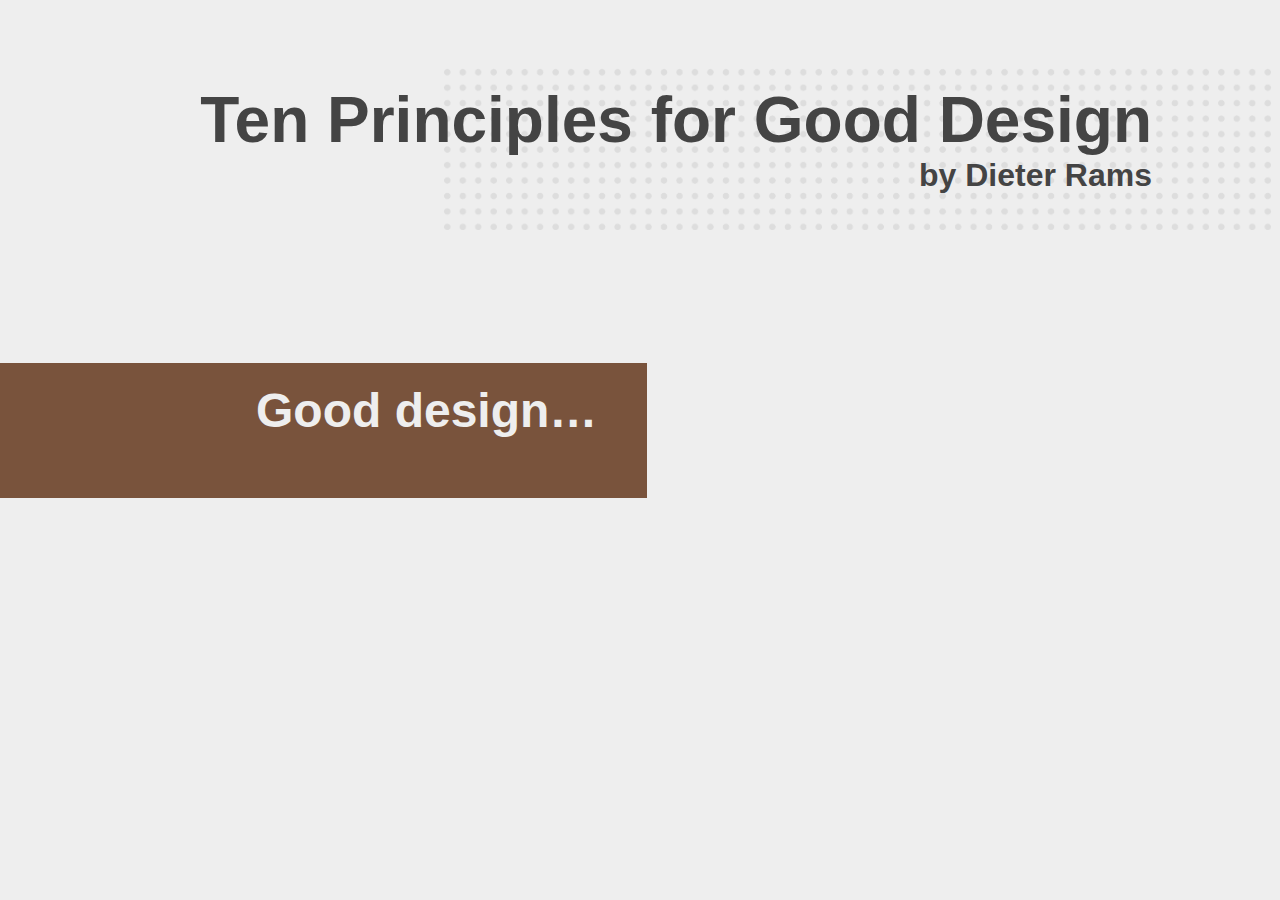
==== site/index.html @ d806253c "Title Cover" ====
<!DOCTYPE html>
<html lang="en">
<head>
   <meta charset="utf-8">
   <meta name="viewport" content="width=device-width,initial-scale=1">
   <title>Ruiqi Wang (Ruiqi1125) | Assignment 3</title>
   <link href="css/reset.css" rel="stylesheet"><!-- DO NOT EDIT THIS LINE. -->
   <link href="css/style.css" rel="stylesheet">
</head>
<body>

<div>
<img src="img/long.png" alt="photo" class="dot">

<h1>Ten Principles for Good Design</h1>
<h2>by Dieter Rams</h2>
</div>


<h3>Good design…</h3>

<!--
<p>
   Is innovative. The possibilities for progression are not, by any means, exhausted. Technological development is always offering new opportunities for original designs. But imaginative design always develops in tandem with improving technology, and can never be an end in itself.
</p>
<p>
   Makes a product useful. A product is bought to be used. It has to satisfy not only functional, but also psychological and aesthetic criteria. Good design emphasizes the usefulness of a product whilst disregarding anything that could detract from it.
</p>
<p>
   Is aesthetic. The aesthetic quality of a product is integral to its usefulness because products are used every day and have an effect on people and their well-being. Only well-executed objects can be beautiful.
</p>
<p>
   Makes a product understandable. It clarifies the product’s structure. Better still, it can make the product clearly express its function by making use of the user’s intuition. At best, it is self-explanatory.
</p>
<p>
   Is unobtrusive. Products fulfilling a purpose are like tools. They are neither decorative objects nor works of art. Their design should therefore be both neutral and restrained, to leave room for the user’s self-expression.
</p>
<p>
   Is honest. It does not make a product appear more innovative, powerful or valuable than it really is. It does not attempt to manipulate the consumer with promises that cannot be kept.
</p>
<p>
   Is long-lasting. It avoids being fashionable and therefore never appears antiquated. Unlike fashionable design, it lasts many years — even in today’s throwaway society.
</p>
<p>
   Is thorough down to the last detail. Nothing must be arbitrary or left to chance. Care and accuracy in the design process show respect towards the consumer.
</p>
<p>
   Is environmentally friendly. Design makes an important contribution to the preservation of the environment. It conserves resources and minimizes physical and visual pollution throughout the lifecycle of the product.
</p>
<p>
   Is as little design as possible. Less, but better — because it concentrates on the essential aspects, and the products are not burdened with non-essentials. Back to purity, back to simplicity.
</p>
-->

</body>
</html>
---- site/css/style.css ----
body {
   font-family: Arial, sans-serif;
   background-color: #EEEEEE;
   background-image: url(img/long.png);
   background-repeat: repeat;
}

h1 {
   position:absolute;
   font-size: 64px;
   font-weight: 800;
   text-align: center;
   top:40px;
   right: 10%;
   color: #444444;
}

h2 {
   position:absolute;
   font-size: 32px;
   font-weight: 600;
   right:10%;
   top: 130px;
   color: #444444;
}

h3 {
   position:absolute;
   font-size: 48px;
   font-weight: 800;
   color:#EEEEEE;
   background-color: #79533C;
   top:35%;
   left:0%;
   padding:20px;
   padding-left: 20%;
   padding-right: 50px;
   padding-bottom: 60px;
}

.dot {
   width:66%;
   position:absolute;
   right: 0px;
   top: 60px;
}
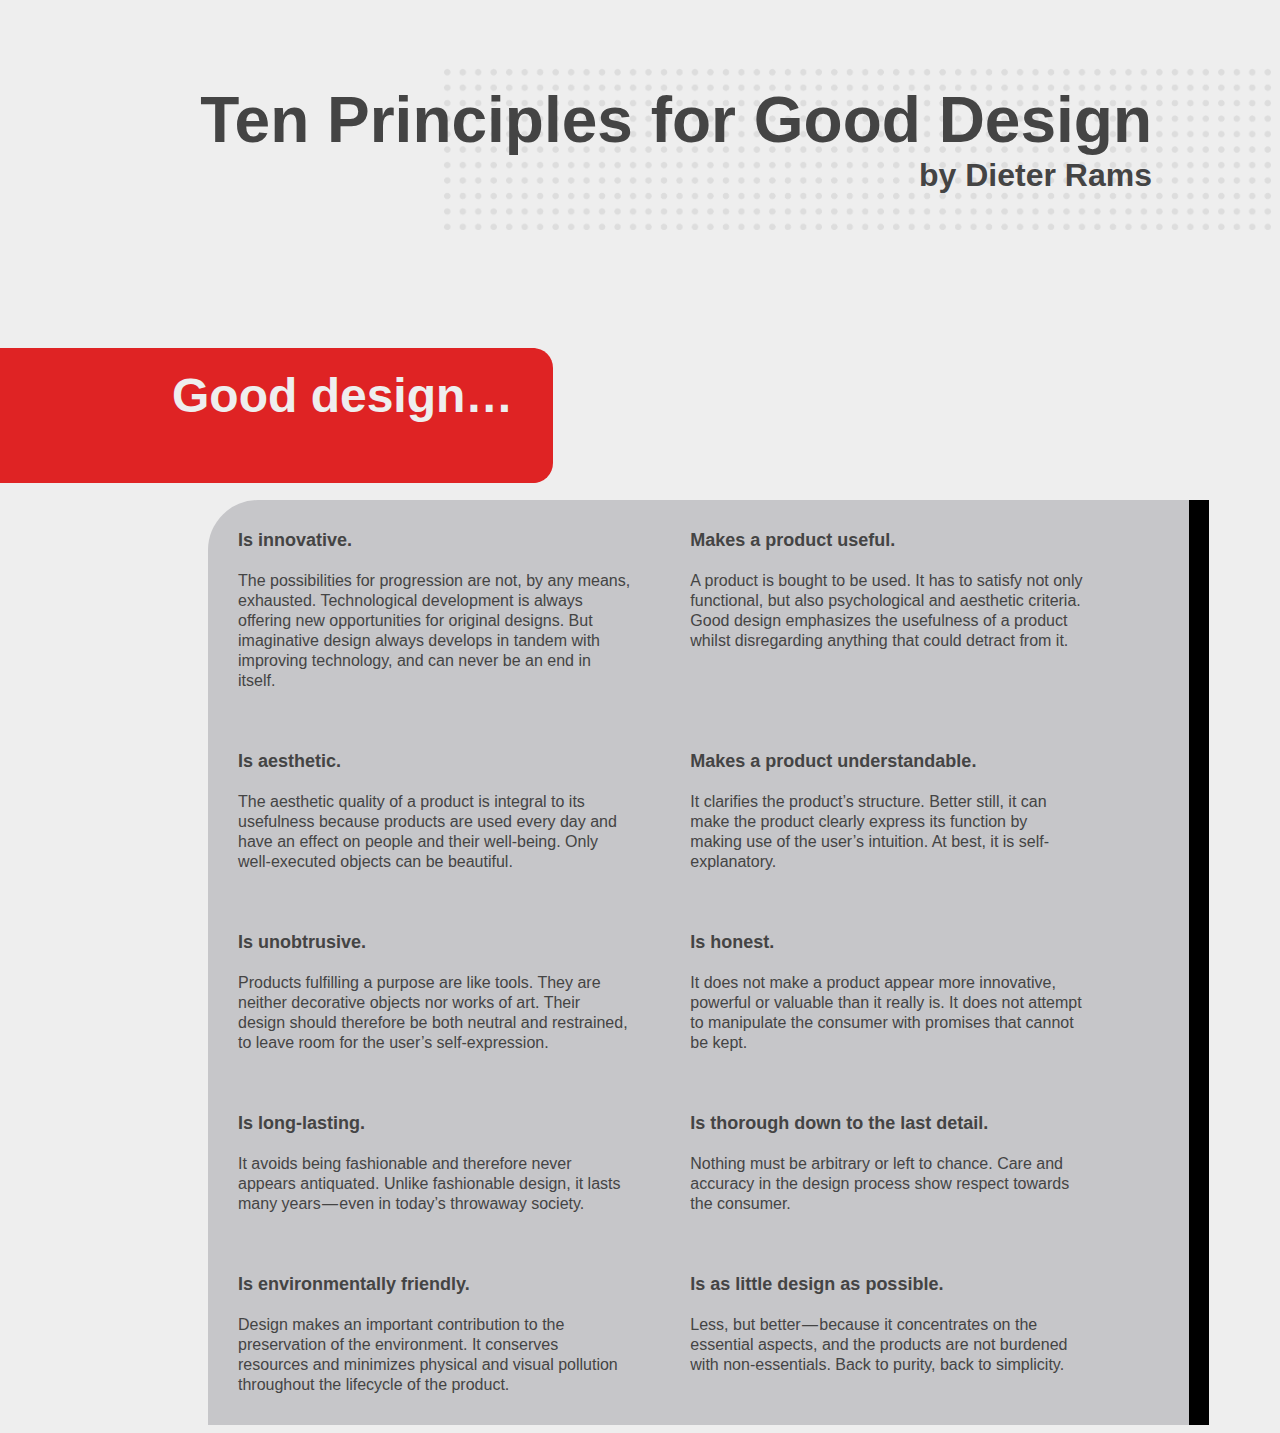
==== commit a85ab843: "text" ====
--- a/site/index.html
+++ b/site/index.html
@@ -19,38 +19,48 @@
 
 <h3>Good design…</h3>
 
-<!--
+<div class="whole">
+<div class="box">
 <p>
-   Is innovative. The possibilities for progression are not, by any means, exhausted. Technological development is always offering new opportunities for original designs. But imaginative design always develops in tandem with improving technology, and can never be an end in itself.
+   <span class="bold">Is innovative.</span><br><br> The possibilities for progression are not, by any means, exhausted. Technological development is always offering new opportunities for original designs. But imaginative design always develops in tandem with improving technology, and can never be an end in itself.
 </p>
 <p>
-   Makes a product useful. A product is bought to be used. It has to satisfy not only functional, but also psychological and aesthetic criteria. Good design emphasizes the usefulness of a product whilst disregarding anything that could detract from it.
+   <span class="bold">Makes a product useful.</span><br><br> A product is bought to be used. It has to satisfy not only functional, but also psychological and aesthetic criteria. Good design emphasizes the usefulness of a product whilst disregarding anything that could detract from it.
+</p>
+</div>
+<div class="box">
+<p>
+   <span class="bold">Is aesthetic.</span><br><br> The aesthetic quality of a product is integral to its usefulness because products are used every day and have an effect on people and their well-being. Only well-executed objects can be beautiful.
 </p>
 <p>
-   Is aesthetic. The aesthetic quality of a product is integral to its usefulness because products are used every day and have an effect on people and their well-being. Only well-executed objects can be beautiful.
+   <span class="bold">Makes a product understandable.</span><br><br> It clarifies the product’s structure. Better still, it can make the product clearly express its function by making use of the user’s intuition. At best, it is self-explanatory.
+</p>
+</div>
+<div class="box">
+<p>
+   <span class="bold">Is unobtrusive.</span><br><br> Products fulfilling a purpose are like tools. They are neither decorative objects nor works of art. Their design should therefore be both neutral and restrained, to leave room for the user’s self-expression.
 </p>
 <p>
-   Makes a product understandable. It clarifies the product’s structure. Better still, it can make the product clearly express its function by making use of the user’s intuition. At best, it is self-explanatory.
+   <span class="bold">Is honest.</span><br><br> It does not make a product appear more innovative, powerful or valuable than it really is. It does not attempt to manipulate the consumer with promises that cannot be kept.
+</p>
+</div>
+<div class="box">
+<p>
+   <span class="bold">Is long-lasting.</span><br><br> It avoids being fashionable and therefore never appears antiquated. Unlike fashionable design, it lasts many years — even in today’s throwaway society.
 </p>
 <p>
-   Is unobtrusive. Products fulfilling a purpose are like tools. They are neither decorative objects nor works of art. Their design should therefore be both neutral and restrained, to leave room for the user’s self-expression.
+   <span class="bold">Is thorough down to the last detail.</span><br><br> Nothing must be arbitrary or left to chance. Care and accuracy in the design process show respect towards the consumer.
+</p>
+</div>
+<div class="box">
+<p>
+   <span class="bold">Is environmentally friendly.</span><br><br> Design makes an important contribution to the preservation of the environment. It conserves resources and minimizes physical and visual pollution throughout the lifecycle of the product.
 </p>
 <p>
-   Is honest. It does not make a product appear more innovative, powerful or valuable than it really is. It does not attempt to manipulate the consumer with promises that cannot be kept.
+   <span class="bold">Is as little design as possible.</span><br><br> Less, but better — because it concentrates on the essential aspects, and the products are not burdened with non-essentials. Back to purity, back to simplicity.
 </p>
-<p>
-   Is long-lasting. It avoids being fashionable and therefore never appears antiquated. Unlike fashionable design, it lasts many years — even in today’s throwaway society.
-</p>
-<p>
-   Is thorough down to the last detail. Nothing must be arbitrary or left to chance. Care and accuracy in the design process show respect towards the consumer.
-</p>
-<p>
-   Is environmentally friendly. Design makes an important contribution to the preservation of the environment. It conserves resources and minimizes physical and visual pollution throughout the lifecycle of the product.
-</p>
-<p>
-   Is as little design as possible. Less, but better — because it concentrates on the essential aspects, and the products are not burdened with non-essentials. Back to purity, back to simplicity.
-</p>
--->
+</div>
+</div>
 
 </body>
 </html>
--- a/site/css/style.css
+++ b/site/css/style.css
@@ -29,13 +29,21 @@
    font-size: 48px;
    font-weight: 800;
    color:#EEEEEE;
-   background-color: #79533C;
-   top:35%;
-   left:0%;
-   padding:20px;
-   padding-left: 20%;
-   padding-right: 50px;
-   padding-bottom: 60px;
+   background-color: #DF2324;
+   top:300px;
+   left:-10%;
+   padding:20px 20px 60px 300px;
+   border-right:solid 20px #DF2324;
+   border-radius:20px;
+}
+
+p {
+   margin: 20px;
+   padding:10px;
+   /*
+   border-right:solid 10px #79533C;
+   */
+   line-height:20px;
 }
 
 .dot {
@@ -44,3 +52,35 @@
    right: 0px;
    top: 60px;
 }
+
+.box {
+   display: flex;
+   color:#444444;
+   background-color: #C6C6C9;
+   border-right:solid 20px #000000;
+}
+
+.box :first-child {
+   width: 40%;
+   flex: 0 0 auto;
+}
+
+.box :nth-child(2) {
+   width: 40%;
+   flex: 0 0 auto;
+}
+
+.whole{
+   margin-left: 200px;
+   margin-top: 500px;
+   margin-right:5%;
+}
+
+.whole :first-child {
+   border-top-left-radius:50px;
+}
+
+.bold {
+   font-size: 18px;
+   font-weight: 600;
+}
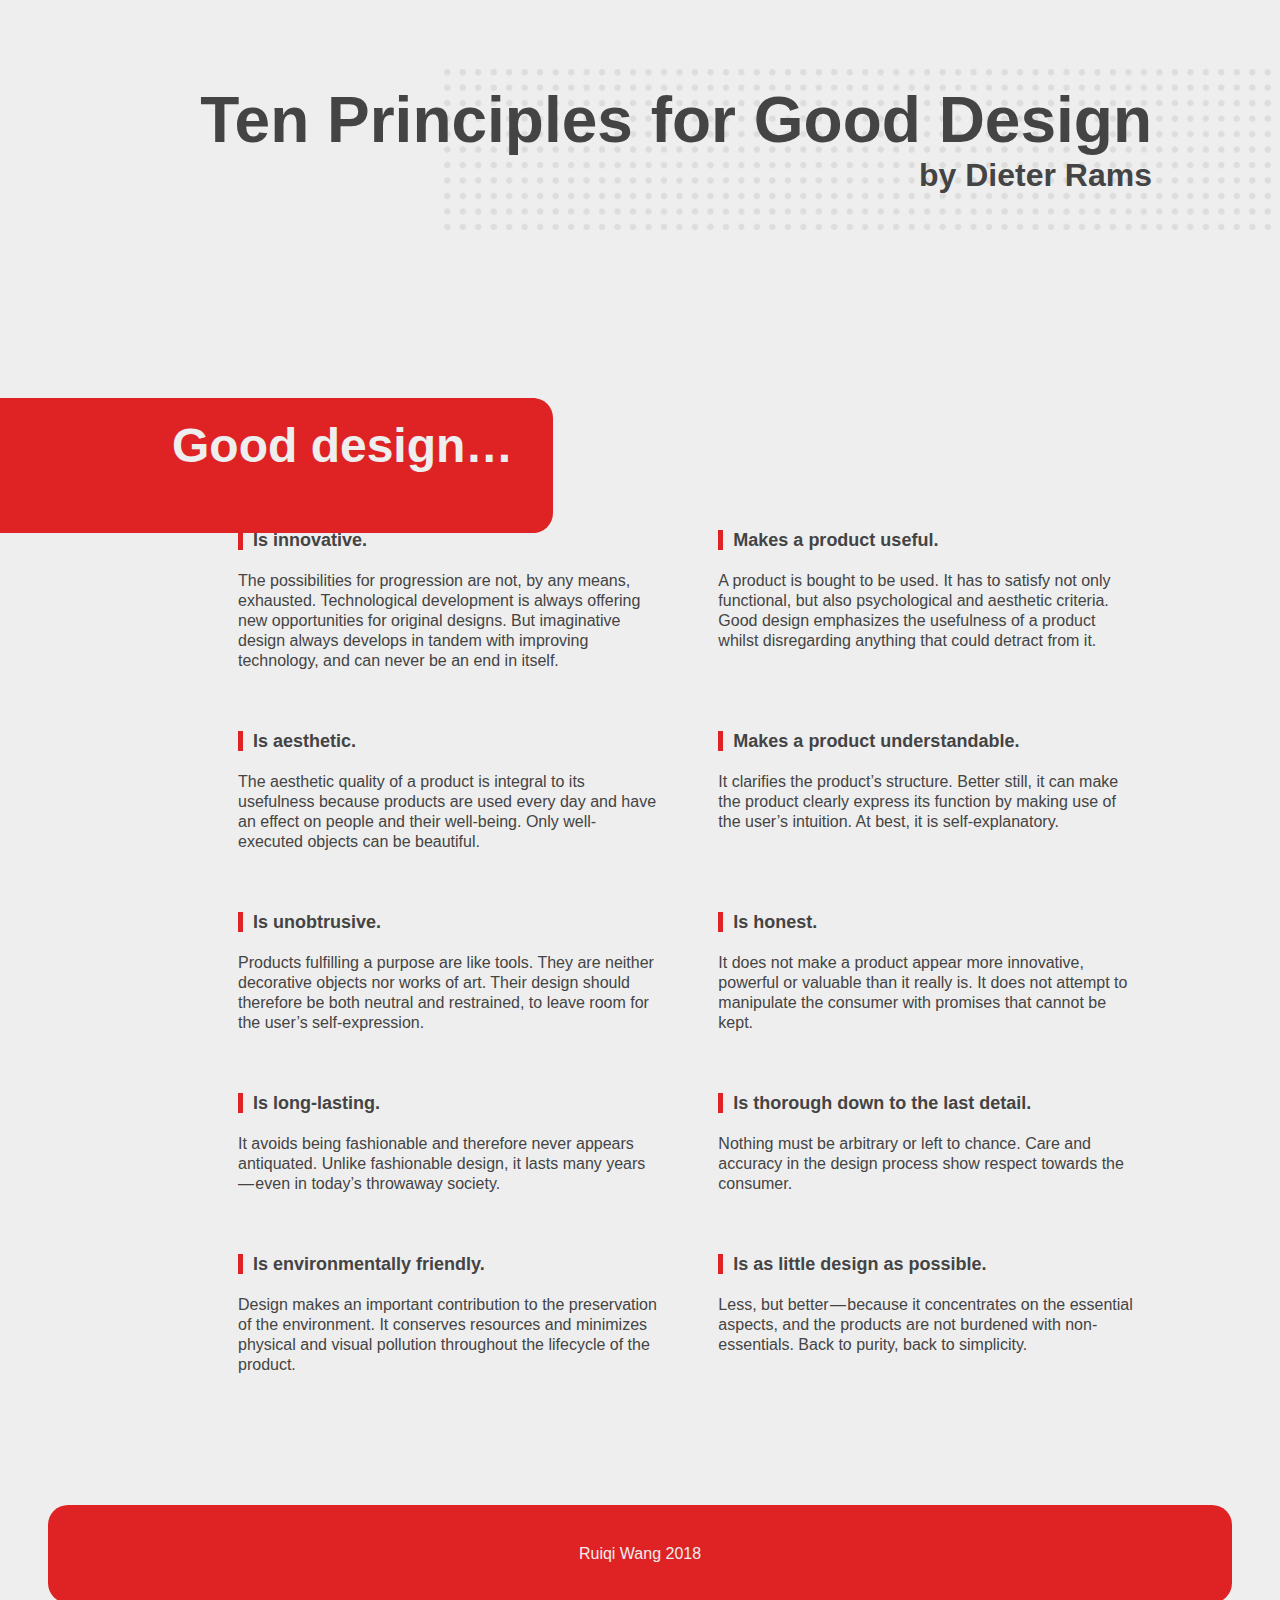
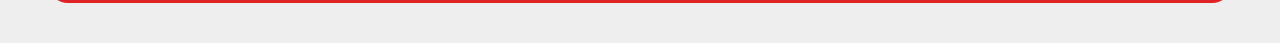
==== commit 21ad15ac: "final" ====
--- a/site/index.html
+++ b/site/index.html
@@ -62,5 +62,10 @@
 </div>
 </div>
 
+<footer>
+   Ruiqi Wang 2018
+</footer>
+
+
 </body>
 </html>
--- a/site/css/style.css
+++ b/site/css/style.css
@@ -30,7 +30,7 @@
    font-weight: 800;
    color:#EEEEEE;
    background-color: #DF2324;
-   top:300px;
+   top:350px;
    left:-10%;
    padding:20px 20px 60px 300px;
    border-right:solid 20px #DF2324;
@@ -56,17 +56,17 @@
 .box {
    display: flex;
    color:#444444;
-   background-color: #C6C6C9;
-   border-right:solid 20px #000000;
+
+
 }
 
 .box :first-child {
-   width: 40%;
+   width: 42%;
    flex: 0 0 auto;
 }
 
 .box :nth-child(2) {
-   width: 40%;
+   width: 42%;
    flex: 0 0 auto;
 }
 
@@ -74,13 +74,21 @@
    margin-left: 200px;
    margin-top: 500px;
    margin-right:5%;
-}
-
-.whole :first-child {
-   border-top-left-radius:50px;
+   margin-bottom: 100px;
 }
 
 .bold {
    font-size: 18px;
    font-weight: 600;
+   border-left: solid 5px #DF2324;
+   padding-left: 10px;
 }
+
+footer {
+   text-align: center;
+   color:#EEEEEE;
+   background-color: #DF2324;
+   padding:40px;
+   border-radius: 20px;
+   margin:40px;
+}
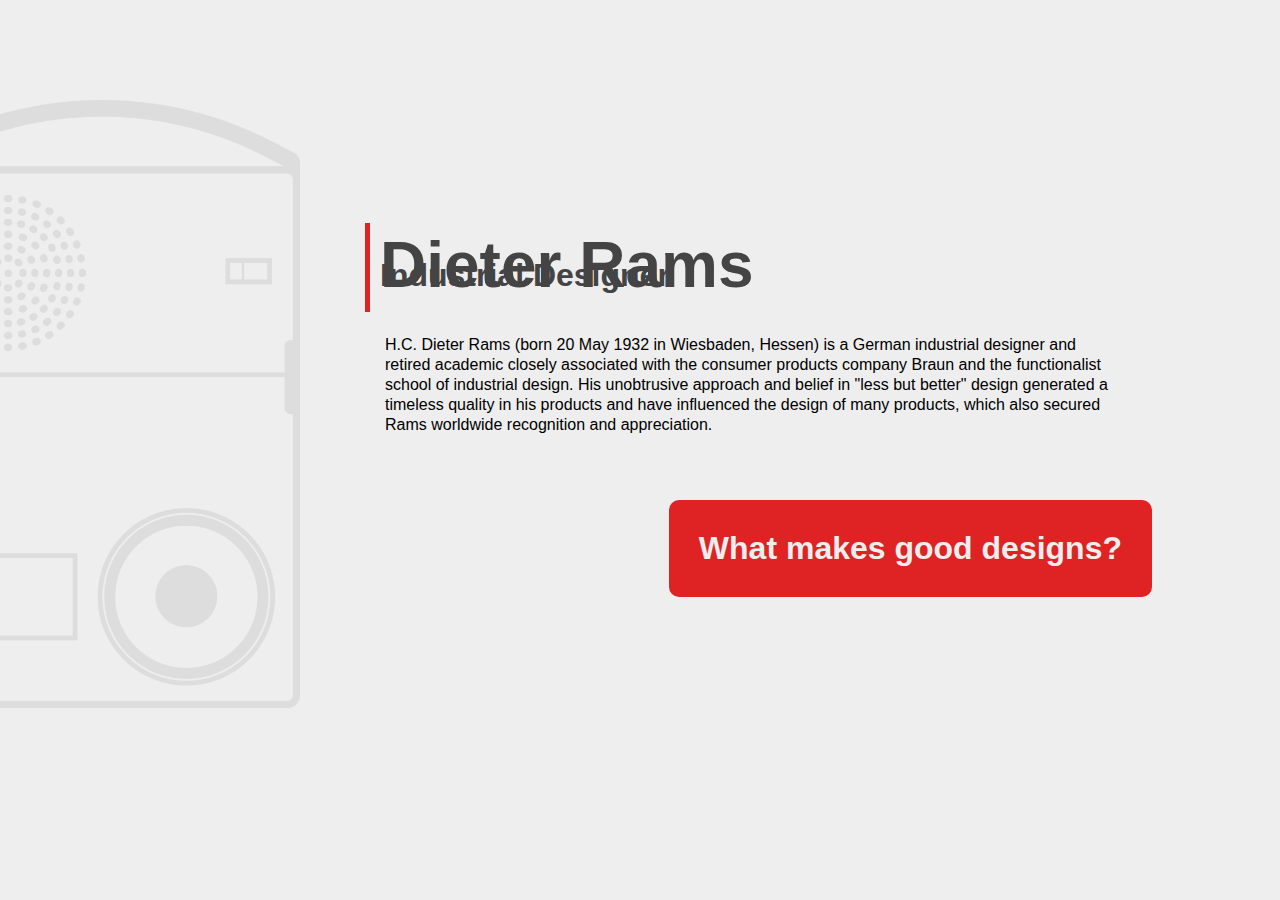
==== commit 4f559842: "home page" ====
--- a/site/index.html
+++ b/site/index.html
@@ -9,63 +9,21 @@
 </head>
 <body>
 
-<div>
-<img src="img/long.png" alt="photo" class="dot">
+<img src="img/radio-grey.png" alt="photo" class="radio">
 
-<h1>Ten Principles for Good Design</h1>
-<h2>by Dieter Rams</h2>
-</div>
+<h1 class="intro-title">
+   Dieter Rams
+</h1>
 
+<p class="id">Industrial Designer</p>
 
-<h3>Good design…</h3>
+<p class="intro">
+   H.C. Dieter Rams (born 20 May 1932 in Wiesbaden, Hessen) is a German industrial designer and retired academic closely associated with the consumer products company Braun and the functionalist school of industrial design. His unobtrusive approach and belief in "less but better" design generated a timeless quality in his products and have influenced the design of many products, which also secured Rams worldwide recognition and appreciation.
+</p>
 
-<div class="whole">
-<div class="box">
-<p>
-   <span class="bold">Is innovative.</span><br><br> The possibilities for progression are not, by any means, exhausted. Technological development is always offering new opportunities for original designs. But imaginative design always develops in tandem with improving technology, and can never be an end in itself.
-</p>
-<p>
-   <span class="bold">Makes a product useful.</span><br><br> A product is bought to be used. It has to satisfy not only functional, but also psychological and aesthetic criteria. Good design emphasizes the usefulness of a product whilst disregarding anything that could detract from it.
-</p>
-</div>
-<div class="box">
-<p>
-   <span class="bold">Is aesthetic.</span><br><br> The aesthetic quality of a product is integral to its usefulness because products are used every day and have an effect on people and their well-being. Only well-executed objects can be beautiful.
-</p>
-<p>
-   <span class="bold">Makes a product understandable.</span><br><br> It clarifies the product’s structure. Better still, it can make the product clearly express its function by making use of the user’s intuition. At best, it is self-explanatory.
-</p>
-</div>
-<div class="box">
-<p>
-   <span class="bold">Is unobtrusive.</span><br><br> Products fulfilling a purpose are like tools. They are neither decorative objects nor works of art. Their design should therefore be both neutral and restrained, to leave room for the user’s self-expression.
-</p>
-<p>
-   <span class="bold">Is honest.</span><br><br> It does not make a product appear more innovative, powerful or valuable than it really is. It does not attempt to manipulate the consumer with promises that cannot be kept.
-</p>
-</div>
-<div class="box">
-<p>
-   <span class="bold">Is long-lasting.</span><br><br> It avoids being fashionable and therefore never appears antiquated. Unlike fashionable design, it lasts many years — even in today’s throwaway society.
-</p>
-<p>
-   <span class="bold">Is thorough down to the last detail.</span><br><br> Nothing must be arbitrary or left to chance. Care and accuracy in the design process show respect towards the consumer.
-</p>
-</div>
-<div class="box">
-<p>
-   <span class="bold">Is environmentally friendly.</span><br><br> Design makes an important contribution to the preservation of the environment. It conserves resources and minimizes physical and visual pollution throughout the lifecycle of the product.
-</p>
-<p>
-   <span class="bold">Is as little design as possible.</span><br><br> Less, but better — because it concentrates on the essential aspects, and the products are not burdened with non-essentials. Back to purity, back to simplicity.
-</p>
-</div>
-</div>
-
-<footer>
-   Ruiqi Wang 2018
-</footer>
-
+<a href="ten.html" class="button">
+   What makes good designs?
+</a>
 
 </body>
 </html>
--- a/site/css/style.css
+++ b/site/css/style.css
@@ -5,7 +5,7 @@
    background-repeat: repeat;
 }
 
-h1 {
+.title {
    position:absolute;
    font-size: 64px;
    font-weight: 800;
@@ -34,16 +34,22 @@
    left:-10%;
    padding:20px 20px 60px 300px;
    border-right:solid 20px #DF2324;
-   border-radius:20px;
+   border-radius:10px;
 }
 
 p {
-   margin: 20px;
-   padding:10px;
+   margin: 15px;
+   padding:20px;
    /*
    border-right:solid 10px #79533C;
    */
    line-height:20px;
+   transition: 500ms;
+   border-radius: 10px;
+}
+
+p:hover {
+   background-color: white;
 }
 
 .dot {
@@ -89,6 +95,94 @@
    color:#EEEEEE;
    background-color: #DF2324;
    padding:40px;
-   border-radius: 20px;
+   border-radius: 10px;
    margin:40px;
 }
+
+.radio {
+   position:absolute;
+   width: 400px;
+   left:-100px;
+   top: 100px;
+}
+
+.intro-title {
+   position:absolute;
+   font-size: 64px;
+   font-weight: 800;
+   top:180px;
+   left:365px;
+   padding:10px;
+   padding-top:5px;
+   color: #444444;
+   border-color: #DF2324;
+   border-radius:0px;
+   border-left: solid 5px #DF2324;
+}
+
+.intro {
+   position:absolute;
+   top:300px;
+   left:350px;
+   right:10%;
+}
+
+.intro:hover {
+   background-color: transparent;
+}
+
+.id {
+   position:absolute;
+   font-size: 32px;
+   font-weight: 600;
+   top:240px;
+   left:350px;
+   color: #444444;
+   padding:10px;
+   border-color: #DF2324;
+   border-radius:0px;
+   border-left: solid 5px #DF2324;
+}
+
+.id:hover {
+   background-color: transparent;
+}
+
+.button {
+   background-color: #DF2324;
+
+   position:absolute;
+   font-size: 32px;
+   font-weight: 800;
+   color:#EEEEEE;
+   background-color: #DF2324;
+
+   padding:10px;
+   border:solid 20px #DF2324;
+   border-radius:10px;
+
+   top:500px;
+   right:10%;
+
+   text-decoration-line: none;
+}
+
+.back {
+   position: absolute;
+   left:60px;
+   top:50px;
+   width:60px;
+}
+
+.back-dark {
+   position: absolute;
+   left:60px;
+   top:50px;
+   width:60px;
+   opacity: 0;
+}
+
+.back-dark:hover {
+   transition: 500ms;
+   opacity: 100;
+}
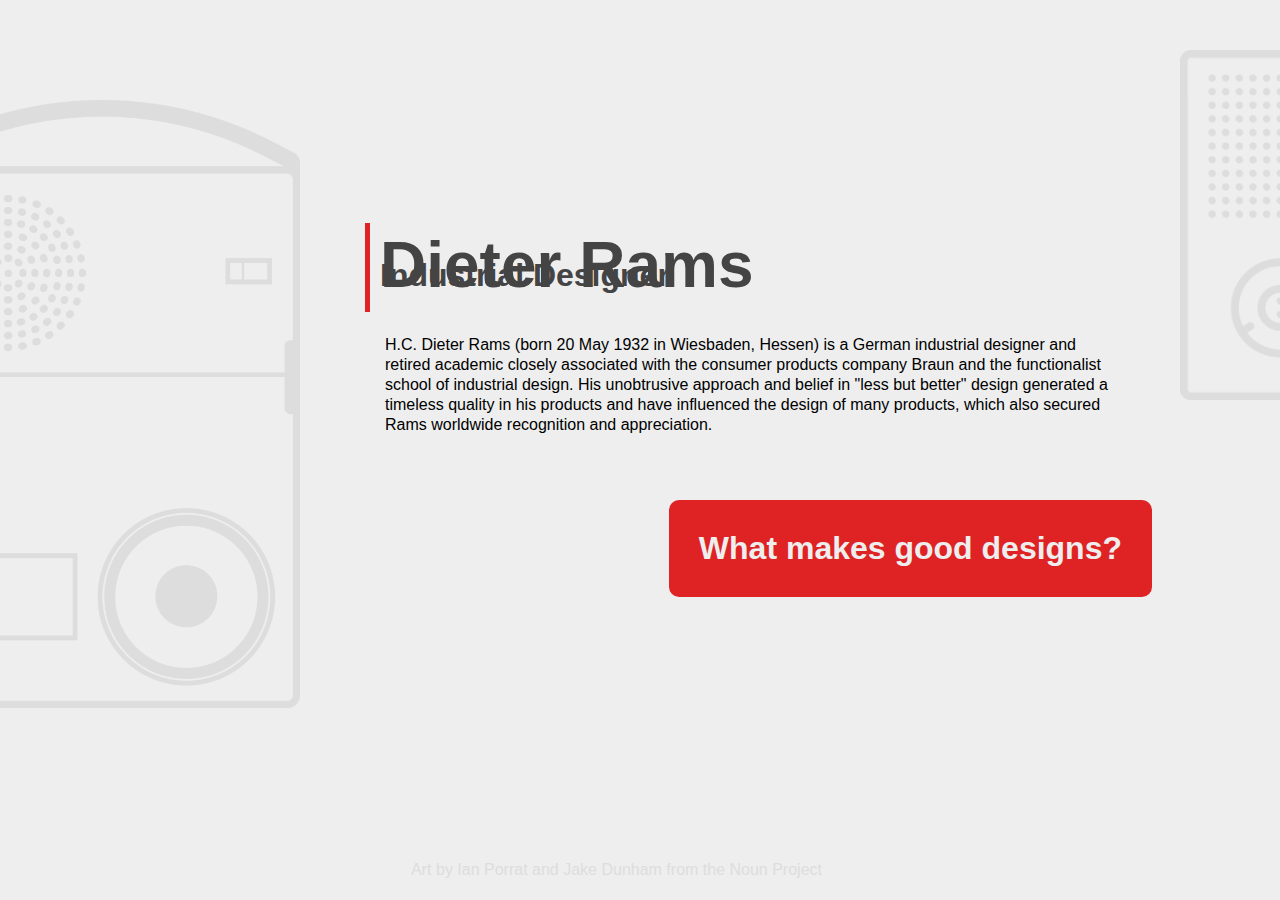
==== commit 7a92dbfb: "credits" ====
--- a/site/index.html
+++ b/site/index.html
@@ -10,6 +10,8 @@
 <body>
 
 <img src="img/radio-grey.png" alt="photo" class="radio">
+
+<img src="img/radio2.png" alt="photo" class="radio2">
 
 <h1 class="intro-title">
    Dieter Rams
@@ -25,5 +27,6 @@
    What makes good designs?
 </a>
 
-</body>
+<p class="credits">Art by <a href="https://thenounproject.com/ianporrat2/" class="credit">Ian Porrat</a> and <a href="https://thenounproject.com/JakeDunham/" class="credit">Jake Dunham</a> from the Noun Project</p>
+
 </html>
--- a/site/css/style.css
+++ b/site/css/style.css
@@ -106,6 +106,13 @@
    top: 100px;
 }
 
+.radio2 {
+   position:absolute;
+   width: 200px;
+   right:-100px;
+   top: 50px;
+}
+
 .intro-title {
    position:absolute;
    font-size: 64px;
@@ -186,3 +193,17 @@
    transition: 500ms;
    opacity: 100;
 }
+
+.credit {
+   text-decoration-line: none;
+   color: #DDDDDD;
+}
+
+.credits {
+   color: #DDDDDD;
+   position:absolute;
+   bottom: 10px;
+   right:35%;
+   padding:10px;
+   margin:0px;
+}
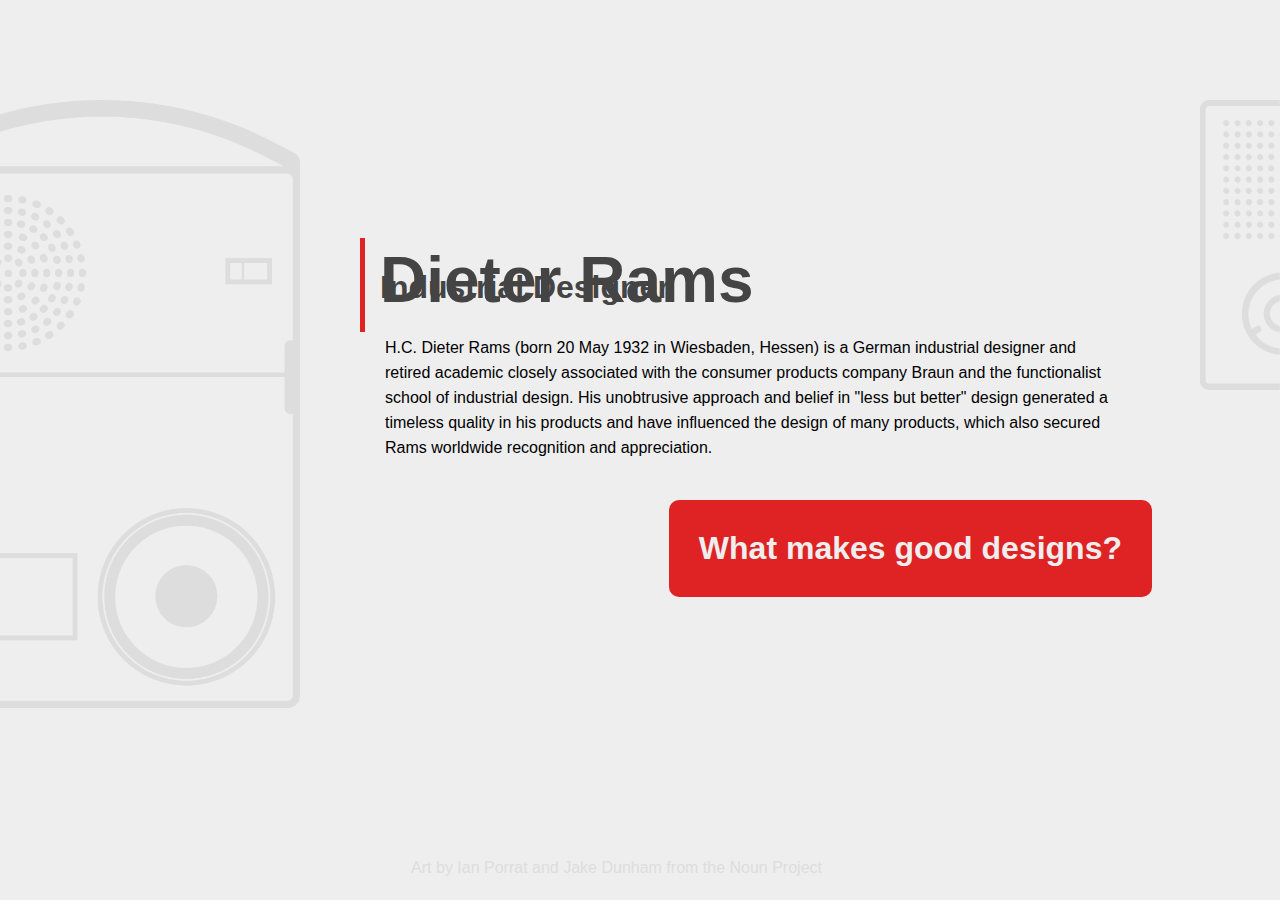
==== commit 376183cf: "done" ====
--- a/site/index.html
+++ b/site/index.html
@@ -11,7 +11,7 @@
 
 <img src="img/radio-grey.png" alt="photo" class="radio">
 
-<img src="img/radio2.png" alt="photo" class="radio2">
+<img src="img/radio3.png" alt="photo" class="radio2">
 
 <h1 class="intro-title">
    Dieter Rams
--- a/site/css/style.css
+++ b/site/css/style.css
@@ -1,209 +1,217 @@
 body {
-   font-family: Arial, sans-serif;
-   background-color: #EEEEEE;
-   background-image: url(img/long.png);
-   background-repeat: repeat;
+  font-family: Arial, sans-serif;
+  background-color: #EEEEEE;
+  background-image: url(img/long.png);
+  background-repeat: repeat;
 }
 
 .title {
-   position:absolute;
-   font-size: 64px;
-   font-weight: 800;
-   text-align: center;
-   top:40px;
-   right: 10%;
-   color: #444444;
+  position: absolute;
+  font-size: 64px;
+  font-weight: 800;
+  text-align: center;
+  top: 40px;
+  right: 10%;
+  color: #444444;
 }
 
 h2 {
-   position:absolute;
-   font-size: 32px;
-   font-weight: 600;
-   right:10%;
-   top: 130px;
-   color: #444444;
+  position: absolute;
+  font-size: 32px;
+  font-weight: 600;
+  right: 10%;
+  top: 130px;
+  color: #444444;
 }
 
 h3 {
-   position:absolute;
-   font-size: 48px;
-   font-weight: 800;
-   color:#EEEEEE;
-   background-color: #DF2324;
-   top:350px;
-   left:-10%;
-   padding:20px 20px 60px 300px;
-   border-right:solid 20px #DF2324;
-   border-radius:10px;
+  position: absolute;
+  font-size: 48px;
+  font-weight: 800;
+  color: #EEEEEE;
+  background-color: #DF2324;
+  top: 350px;
+  left: -10%;
+  padding: 40px 20px 40px 300px;
+  border-right: solid 20px #DF2324;
+  border-radius: 10px;
 }
 
 p {
-   margin: 15px;
-   padding:20px;
-   /*
-   border-right:solid 10px #79533C;
-   */
-   line-height:20px;
-   transition: 500ms;
-   border-radius: 10px;
+  margin: 15px;
+  padding: 20px;
+  line-height: 20px;
+  transition: 500ms;
+  border-radius: 10px;
+  line-height: 25px;
 }
 
 p:hover {
-   background-color: white;
+  background-color: white;
 }
 
 .dot {
-   width:66%;
-   position:absolute;
-   right: 0px;
-   top: 60px;
+  width: 66%;
+  position: absolute;
+  right: 0px;
+  top: 60px;
 }
 
 .box {
-   display: flex;
-   color:#444444;
-
-
+  display: flex;
+  color: #444444;
 }
 
 .box :first-child {
-   width: 42%;
-   flex: 0 0 auto;
+  width: 40%;
+  flex: 0 0 auto;
 }
 
 .box :nth-child(2) {
-   width: 42%;
-   flex: 0 0 auto;
-}
-
-.whole{
-   margin-left: 200px;
-   margin-top: 500px;
-   margin-right:5%;
-   margin-bottom: 100px;
+  width: 40%;
+  flex: 0 0 auto;
+}
+
+.whole {
+  margin-left: 200px;
+  margin-top: 520px;
+  margin-right: 5%;
+  margin-bottom: 100px;
 }
 
 .bold {
-   font-size: 18px;
-   font-weight: 600;
-   border-left: solid 5px #DF2324;
-   padding-left: 10px;
+  font-size: 18px;
+  font-weight: 600;
+  border-left: solid 5px #DF2324;
+  padding-left: 10px;
 }
 
 footer {
-   text-align: center;
-   color:#EEEEEE;
-   background-color: #DF2324;
-   padding:40px;
-   border-radius: 10px;
-   margin:40px;
+  text-align: center;
+  color: #EEEEEE;
+  background-color: #DF2324;
+  padding: 40px;
+  border-radius: 10px;
+  margin: 40px;
 }
 
 .radio {
-   position:absolute;
-   width: 400px;
-   left:-100px;
-   top: 100px;
+  position: absolute;
+  width: 400px;
+  left: -100px;
+  top: 100px;
 }
 
 .radio2 {
-   position:absolute;
-   width: 200px;
-   right:-100px;
-   top: 50px;
+  position: absolute;
+  width: 80px;
+  right: 0;
+  top: 100px;
 }
 
 .intro-title {
-   position:absolute;
-   font-size: 64px;
-   font-weight: 800;
-   top:180px;
-   left:365px;
-   padding:10px;
-   padding-top:5px;
-   color: #444444;
-   border-color: #DF2324;
-   border-radius:0px;
-   border-left: solid 5px #DF2324;
+  position: absolute;
+  font-size: 64px;
+  font-weight: 800;
+  top: 195px;
+  left: 360px;
+  padding: 15px;
+  padding-top: 5px;
+  color: #444444;
+  border-color: #DF2324;
+  border-radius: 0px;
+  border-left: solid 5px #DF2324;
 }
 
 .intro {
-   position:absolute;
-   top:300px;
-   left:350px;
-   right:10%;
+  position: absolute;
+  top: 300px;
+  left: 350px;
+  right: 10%;
 }
 
 .intro:hover {
-   background-color: transparent;
+  background-color: transparent;
 }
 
 .id {
-   position:absolute;
-   font-size: 32px;
-   font-weight: 600;
-   top:240px;
-   left:350px;
-   color: #444444;
-   padding:10px;
-   border-color: #DF2324;
-   border-radius:0px;
-   border-left: solid 5px #DF2324;
+  position: absolute;
+  font-size: 32px;
+  font-weight: 600;
+  top: 245px;
+  left: 345px;
+  color: #444444;
+  padding: 15px;
+  border-color: #DF2324;
+  border-radius: 0px;
+  border-left: solid 5px #DF2324;
 }
 
 .id:hover {
-   background-color: transparent;
+  background-color: transparent;
 }
 
 .button {
-   background-color: #DF2324;
-
-   position:absolute;
-   font-size: 32px;
-   font-weight: 800;
-   color:#EEEEEE;
-   background-color: #DF2324;
-
-   padding:10px;
-   border:solid 20px #DF2324;
-   border-radius:10px;
-
-   top:500px;
-   right:10%;
-
-   text-decoration-line: none;
+  background-color: #DF2324;
+  position: absolute;
+  font-size: 32px;
+  font-weight: 800;
+  color: #EEEEEE;
+  background-color: #DF2324;
+  padding: 10px;
+  border: solid 20px #DF2324;
+  border-radius: 10px;
+  top: 500px;
+  right: 10%;
+  text-decoration-line: none;
+}
+
+.button:hover {
+  background-color: #c91819;
+  border-color: #c91819;
+  color: #DDDDDD;
 }
 
 .back {
-   position: absolute;
-   left:60px;
-   top:50px;
-   width:60px;
+  position: absolute;
+  left: 60px;
+  top: 50px;
+  width: 60px;
 }
 
 .back-dark {
-   position: absolute;
-   left:60px;
-   top:50px;
-   width:60px;
-   opacity: 0;
+  position: absolute;
+  left: 60px;
+  top: 50px;
+  width: 60px;
+  opacity: 0;
 }
 
 .back-dark:hover {
-   transition: 500ms;
-   opacity: 100;
+  transition: 500ms;
+  opacity: 100;
 }
 
 .credit {
-   text-decoration-line: none;
-   color: #DDDDDD;
+  text-decoration-line: none;
+  color: #DDDDDD;
+  transition: 500ms;
 }
 
 .credits {
-   color: #DDDDDD;
-   position:absolute;
-   bottom: 10px;
-   right:35%;
-   padding:10px;
-   margin:0px;
-}
+  color: #DDDDDD;
+  position: absolute;
+  bottom: 10px;
+  right: 35%;
+  padding: 10px;
+  margin: 0px;
+}
+
+.credits:hover {
+  color: #444444;
+}
+
+.credits:hover > .credit {
+  color: #444444;
+  transition: 500ms;
+}
